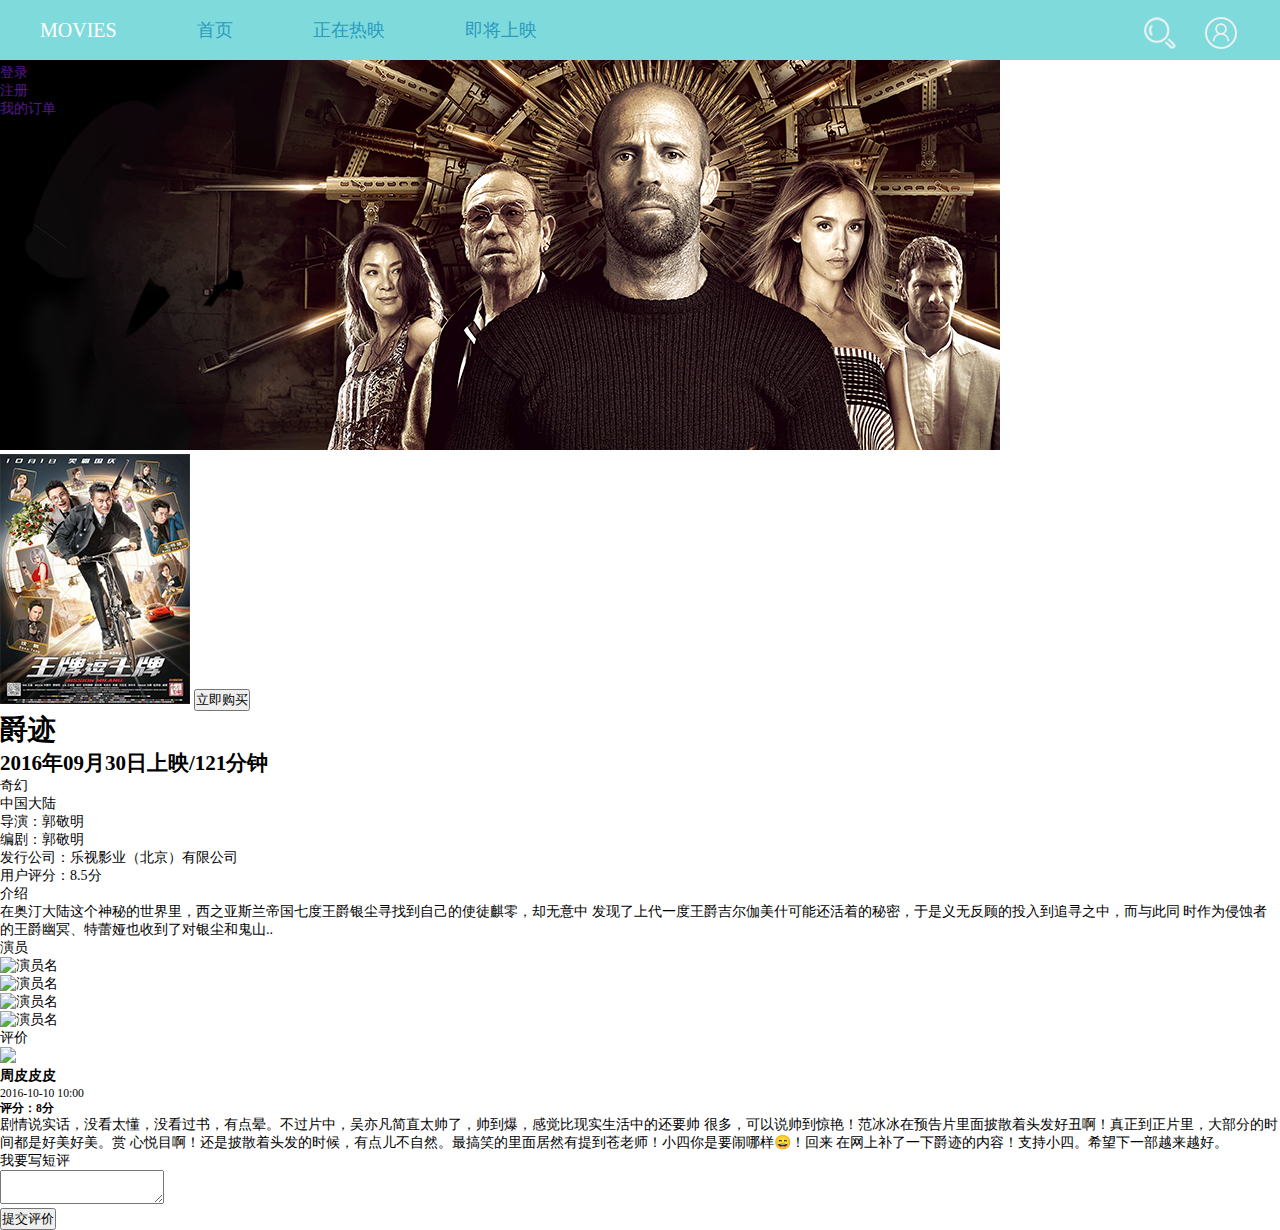
==== cinema/movies.html @ 7efe45b7 "firstCommit" ====
<!DOCTYPE html>
<html>
<head lang="en">
    <meta charset="UTF-8">
    <title>Movies</title>
    <meta name="viewport" content="width=device-width, initial-scale=1.0">
    <link rel="stylesheet" href="css/master.css">
    <link rel="stylesheet" href="css/common.css">
    <link rel="stylesheet" href="css/movies.css">
    <script src="js/jquery-1.11.3.min.js"></script>
</head>
<body>
    <header>
        <div class="column-center overflow-none">
            <div class="title-heading">MOVIES</div>
            <ul class="nav-cinema">
                <li><a href="">首页</a></li>
                <li><a href="">正在热映</a></li>
                <li><a href="">即将上映</a></li>
            </ul>
            <div class="heading-right-index">
                <div class="search-heading">
                    <div class="search-box">
                        <input type="text" placeholder="请输入电影名称">
                        <div class="icon icon-search-blue"></div>
                    </div>
                    <div class="icon icon-search"></div>
                </div>
                <div class="icon icon-personal showNav"></div>
            </div>
        </div>
        <div class="subnav-index">
            <div class="box-index">
                <ul class="showNav">
                    <li class="showNav"><a href="">登录</a></li>
                    <li class="showNav"><a href="">注册</a></li>
                    <li class="showNav"><a href="">我的订单</a></li>
                </ul>
            </div>
        </div>
    </header>
    <div class="container-movies">
        <!--头部背景图-->
        <div class="banner-movies">
            <img src="image/ad1.jpg" alt="电影名">
        </div>
        <!--影片信息-->
        <div class="content-movies">
            <div class="info-all-movies">
                <div class="info-left">
                    <img src="image/movies1.jpg">
                    <button type="button">立即购买</button>
                </div>
                <div class="info-right">
                    <h1>爵迹</h1>
                    <h2>2016年09月30日上映/121分钟</h2>
                    <ul class="list-type">
                        <li>奇幻</li>
                        <li>中国大陆</li>
                    </ul>
                    <ul>
                        <li>导演：郭敬明</li>
                        <li>编剧：郭敬明</li>
                        <li>发行公司：乐视影业（北京）有限公司</li>
                        <li>用户评分：<span>8.5分</span></li>
                    </ul>
                </div>
            </div>
            <div class="item-movies">
                <div class="title-movies">介绍</div>
                <p>在奥汀大陆这个神秘的世界里，西之亚斯兰帝国七度王爵银尘寻找到自己的使徒麒零，却无意中
                    发现了上代一度王爵吉尔伽美什可能还活着的秘密，于是义无反顾的投入到追寻之中，而与此同
                    时作为侵蚀者的王爵幽冥、特蕾娅也收到了对银尘和鬼山..</p>
            </div>
            <div class="item-movies">
                <div class="title-movies">演员</div>
                <ul class="list-actor">
                    <li>
                        <img src="image" alt="演员名">
                        <p></p>
                    </li>
                    <li>
                        <img src="image" alt="演员名">
                        <p></p>
                    </li>
                    <li>
                        <img src="image" alt="演员名">
                        <p></p>
                    </li>
                    <li>
                        <img src="image" alt="演员名">
                        <p></p>
                    </li>
                </ul>
            </div>
            <div class="item-movies">
                <div class="title-movies">评价</div>
                <ul class="list-assess">
                    <li>
                        <div class="pic-user">
                            <img src="image">
                        </div>
                        <div class="right-assess">
                            <div class="user-assess">
                                <h4>周皮皮皮</h4>
                                <small>2016-10-10 10:00</small>
                                <h5>评分：<span>8分</span></h5>
                            </div>
                            <p>剧情说实话，没看太懂，没看过书，有点晕。不过片中，吴亦凡简直太帅了，帅到爆，感觉比现实生活中的还要帅
                                很多，可以说帅到惊艳！范冰冰在预告片里面披散着头发好丑啊！真正到正片里，大部分的时间都是好美好美。赏
                                心悦目啊！还是披散着头发的时候，有点儿不自然。最搞笑的里面居然有提到苍老师！小四你是要闹哪样😄！回来
                                在网上补了一下爵迹的内容！支持小四。希望下一部越来越好。</p>
                        </div>
                    </li>
                </ul>
            </div>
            <div class="item-movies">
                <div class="title-movies">我要写短评</div>
                <div class="column-write">
                    <textarea></textarea>
                    <div class="bottom-assess">
                        <span></span>
                        <ul class="list-star">
                            <li></li>
                            <li></li>
                            <li></li>
                        </ul>
                        <button class="btn-submit">提交评价</button>
                    </div>
                </div>
            </div>
        </div>
    </div>
</body>
</html>
---- cinema/css/master.css ----
* {
  margin: 0;
  padding: 0;
  font-family: '微软雅黑';
}

a {
  text-decoration: none; }

ul {
  list-style: none; }

body {
  width: 100%;
  font-size: 14px;
}

input, button {
  outline: none; }
button{
    cursor: pointer;
}
.column-center{
    width: 1200px;
    margin: 0 auto;
}
/*# sourceMappingURL=master.css.map */
---- cinema/css/common.css ----
/*==========================
header
===========================*/
header{
    background: #7fdadb;
    width: 100%;
    height: 60px;
    position: relative;
}
.overflow-none{
    overflow: hidden;
}
.title-heading{
    font-size: 20px;
    color: #ffffff;
    display: inline-block;
    float: left;
    line-height: 60px;
    margin-right: 40px;
}
.nav-cinema{
    display: inline-block;
}
.nav-cinema li{
    line-height: 60px;
    float: left;
    display: inline-block;
    padding: 0 40px;
    font-size: 18px;
}
.nav-cinema li:hover{
    background: #efe8cb;
}
.nav-cinema li a{
    color: #2a9abf;
}
.heading-right-index{
    width: 390px;
    display: inline-block;
    float: right;
    margin-top: 17px;
    overflow: hidden;
}
.search-heading{
    float: left;
    width: 326px;
    position: relative;
}
.search-box{
    position: absolute;
    left: 256px;
    display: none;
    float: left;
    width: 256px;
    height: 27px;
    background: #ffffff;
    border-radius: 5px;
    padding: 2px 12px;
}
.search-box input{
    border: none;
    line-height: 25px;
    font-size: 14px;
    float: left;
}
.icon{
    display: inline-block;
    cursor: pointer;
}
.icon-search-blue{
    float: right;
    width: 25px;
    height: 25px;
    background: url("../image/serachBlue.png");
    background-size: cover;
}
.icon-search{
    width: 32px;
    height: 32px;
    background: url("../image/search.png");
    float: right;
    background-size: cover;
}
.icon-close{
    margin-top: 5px;
    width: 25px;
    height: 25px;
    background-size: cover;
    background: url("../image/close.png");
}
.icon-personal{
    margin-right: 3px;
    float: right;
    width: 32px;
    height: 32px;
    background-size: cover;
    background: url("../image/personal.png");
}
@media screen and (max-width: 1200px){
    .column-center{
        width: 90%;
    }
}
/*========================
footer
========================*/
footer{
    width: 100%;
    min-width: 1200px;
    height: 100px;
    color: #ffffff;
    background-color: #7fdadb;
    text-align: center;
    line-height: 100px;
    margin-top: 180px;
}
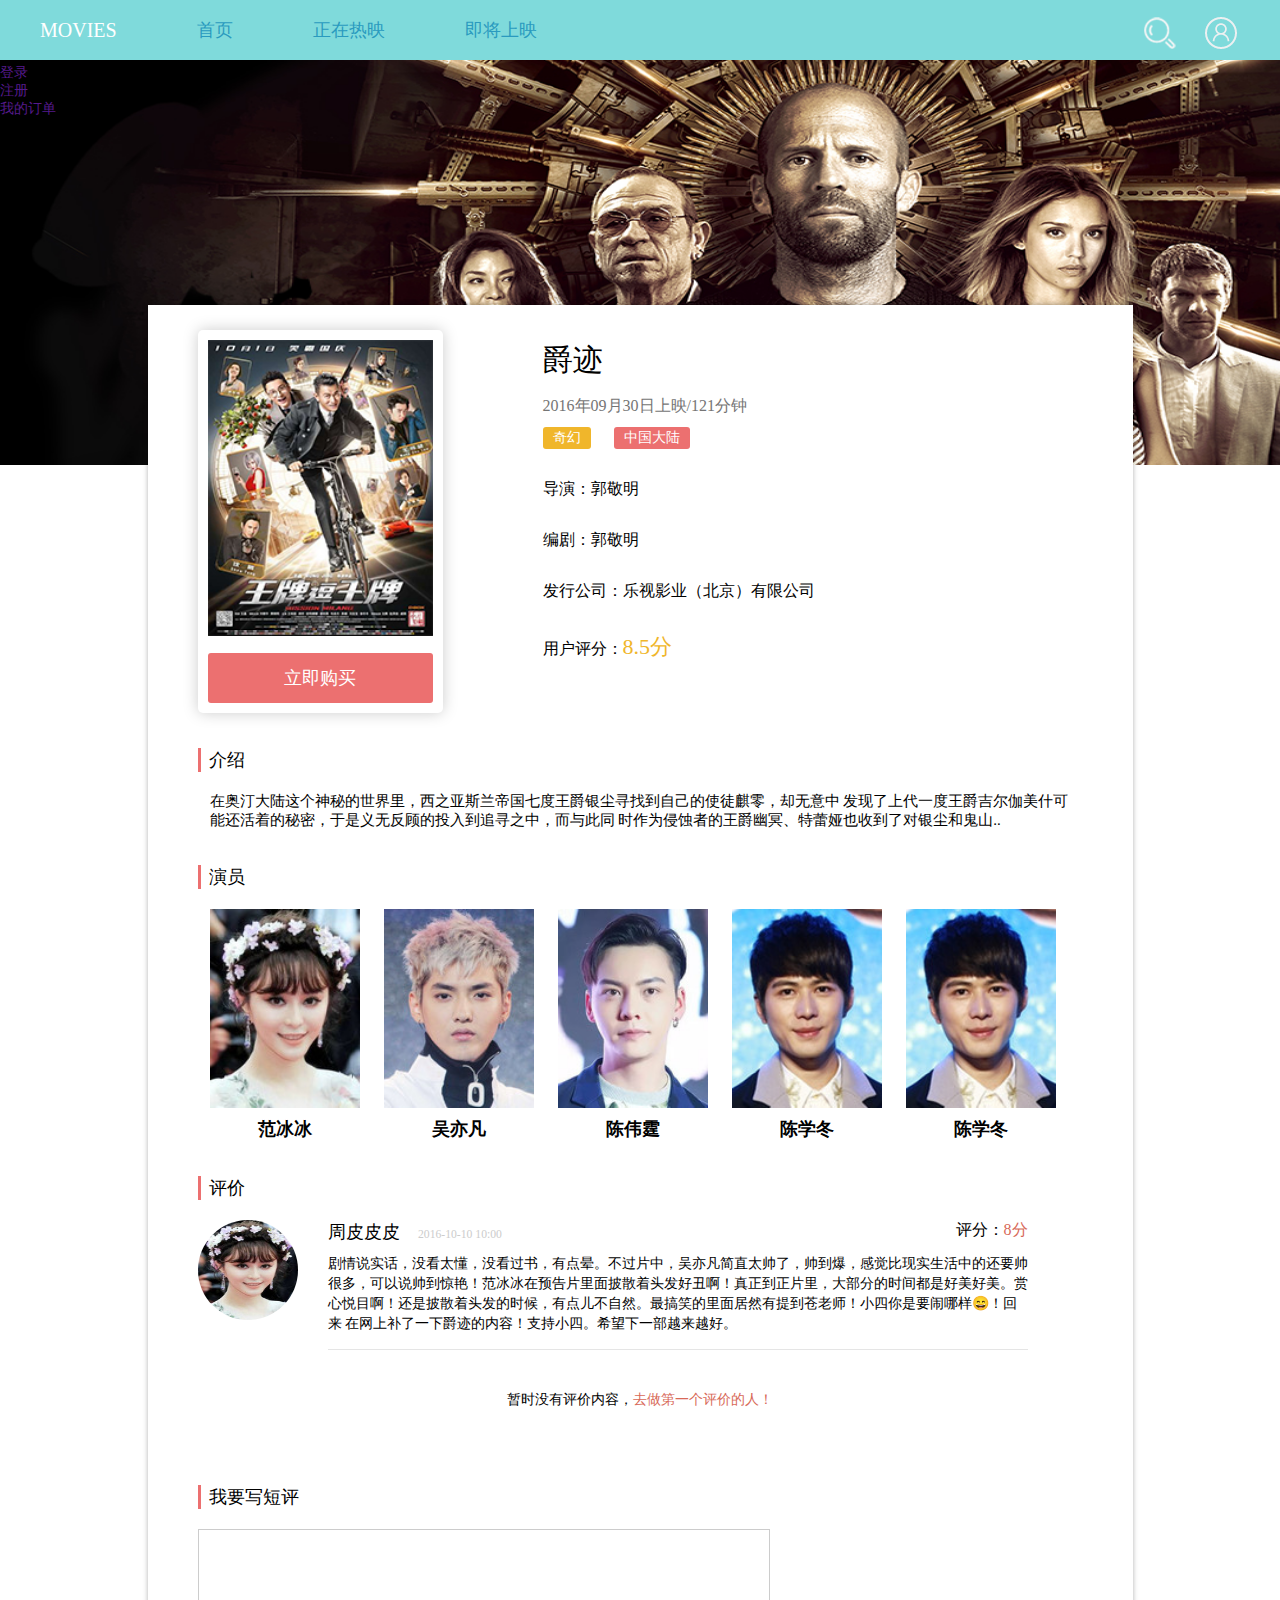
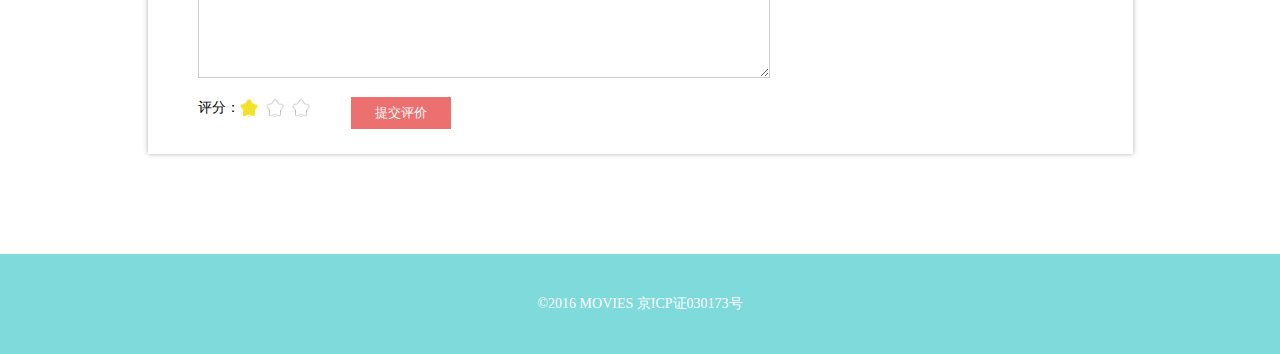
==== commit d132be8b: "电影详情页" ====
--- a/cinema/movies.html
+++ b/cinema/movies.html
@@ -46,19 +46,19 @@
         </div>
         <!--影片信息-->
         <div class="content-movies">
-            <div class="info-all-movies">
+            <div class="info-all-movies clearBox">
                 <div class="info-left">
                     <img src="image/movies1.jpg">
-                    <button type="button">立即购买</button>
+                    <button type="button" class="btn-buy">立即购买</button>
                 </div>
                 <div class="info-right">
                     <h1>爵迹</h1>
                     <h2>2016年09月30日上映/121分钟</h2>
-                    <ul class="list-type">
-                        <li>奇幻</li>
-                        <li>中国大陆</li>
+                    <ul class="list-type clearBox">
+                        <li class="bg-yellow">奇幻</li>
+                        <li class="bg-red">中国大陆</li>
                     </ul>
-                    <ul>
+                    <ul class="list-info">
                         <li>导演：郭敬明</li>
                         <li>编剧：郭敬明</li>
                         <li>发行公司：乐视影业（北京）有限公司</li>
@@ -66,39 +66,47 @@
                     </ul>
                 </div>
             </div>
-            <div class="item-movies">
+            <!--介绍模块-->
+            <div class="item-movies item-introduce">
                 <div class="title-movies">介绍</div>
                 <p>在奥汀大陆这个神秘的世界里，西之亚斯兰帝国七度王爵银尘寻找到自己的使徒麒零，却无意中
                     发现了上代一度王爵吉尔伽美什可能还活着的秘密，于是义无反顾的投入到追寻之中，而与此同
                     时作为侵蚀者的王爵幽冥、特蕾娅也收到了对银尘和鬼山..</p>
             </div>
-            <div class="item-movies">
+            <!--演员模块-->
+            <div class="item-movies item-actor">
                 <div class="title-movies">演员</div>
-                <ul class="list-actor">
+                <ul class="list-actor clearBox">
                     <li>
-                        <img src="image" alt="演员名">
-                        <p></p>
+                        <img src="image/actor1.jpg" alt="演员名">
+                        <p>范冰冰</p>
                     </li>
                     <li>
-                        <img src="image" alt="演员名">
-                        <p></p>
+                        <img src="image/actor2.jpg" alt="演员名">
+                        <p>吴亦凡</p>
                     </li>
                     <li>
-                        <img src="image" alt="演员名">
-                        <p></p>
+                        <img src="image/actor3.jpg" alt="演员名">
+                        <p>陈伟霆</p>
                     </li>
                     <li>
-                        <img src="image" alt="演员名">
-                        <p></p>
+                        <img src="image/actor4.jpg" alt="演员名">
+                        <p>陈学冬</p>
+                    </li>
+                    <li>
+                        <img src="image/actor4.jpg" alt="演员名">
+                        <p>陈学冬</p>
                     </li>
                 </ul>
             </div>
-            <div class="item-movies">
+            <!--评价模块-->
+            <div class="item-movies item-assess">
                 <div class="title-movies">评价</div>
+                <!--评价列表-->
                 <ul class="list-assess">
-                    <li>
+                    <li class="clearBox">
                         <div class="pic-user">
-                            <img src="image">
+                            <img src="image/actor1.jpg">
                         </div>
                         <div class="right-assess">
                             <div class="user-assess">
@@ -113,15 +121,20 @@
                         </div>
                     </li>
                 </ul>
+                <!--无评价模块-->
+                <div class="no-assess">
+                    暂时没有评价内容，<a href="#">去做第一个评价的人！</a>
+                </div>
             </div>
+            <!--我要写短评模块-->
             <div class="item-movies">
                 <div class="title-movies">我要写短评</div>
                 <div class="column-write">
                     <textarea></textarea>
                     <div class="bottom-assess">
-                        <span></span>
+                        <span>评分：</span>
                         <ul class="list-star">
-                            <li></li>
+                            <li class="star-yellow"></li>
                             <li></li>
                             <li></li>
                         </ul>
@@ -131,5 +144,9 @@
             </div>
         </div>
     </div>
+    <!--底部模块-->
+    <footer>
+        ©2016 MOVIES 京ICP证030173号
+    </footer>
 </body>
 </html>--- a/cinema/css/master.css
+++ b/cinema/css/master.css
@@ -2,6 +2,7 @@
   margin: 0;
   padding: 0;
   font-family: '微软雅黑';
+    border: none;
 }
 
 a {
@@ -24,4 +25,15 @@
     width: 1200px;
     margin: 0 auto;
 }
+/*清除浮动*/
+.clearBox{
+    zoom: 1;
+}
+.clearBox:after{
+    display:block;
+    clear:both;
+    content:"";
+    visibility:hidden;
+    height:0;
+}
 /*# sourceMappingURL=master.css.map */
--- a/cinema/css/movies.css
+++ b/cinema/css/movies.css
@@ -0,0 +1,217 @@
+/*电影头部图*/
+.banner-movies{
+    width: 100%;
+    height: 405px;
+    min-width: 1200px;
+}
+.banner-movies img{
+    width: 100%;
+    height: 405px;
+}
+/*影片信息*/
+.content-movies{
+    width: 885px;
+    margin: 0 auto;
+    padding: 25px 50px;
+    background: #ffffff;
+    box-shadow: 0px 0px 5px rgba(0,0,0,0.3);
+    margin-top: -160px;
+    z-index: 2;
+    position: relative;
+}
+.info-all-movies{
+
+}
+.info-left{
+    float: left;
+    width: 225px;
+    padding: 10px;
+    box-shadow: 0 0 15px #ccc ;
+    border-radius: 5px;
+}
+.info-left img{
+    width: 100%;
+    height: 296px;
+    background: #ffffff;
+}
+.btn-buy{
+    width: 100%;
+    height: 50px;
+    background: #ec7070;
+    color: #ffffff;
+    font-size: 18px;
+    border-radius: 3px;
+    margin-top: 13px;
+}
+.info-right{
+    margin-left: 100px;
+    display: inline-block;
+}
+.info-right h1{
+    font-size: 30px;
+    font-weight: normal;
+    margin-top: 10px;
+}
+.info-right h2{
+    margin-top: 15px;
+    font-size: 16px;
+    color: #757575;
+    font-weight: normal;
+}
+.list-type{
+    margin-top: 10px;
+}
+.list-type li{
+    float: left;
+    color: #ffffff;
+    padding: 2px 10px;
+    display: inline-block;
+    margin-right: 23px;
+    border-radius: 3px;
+}
+.bg-yellow{
+    background: #f0b62b;
+}
+.bg-red{
+    background: #ec7070;
+}
+.list-info{
+    margin-top: 30px;
+}
+.list-info li{
+    font-family: 幼圆;
+    margin-bottom: 30px;
+    font-size: 16px;
+}
+.list-info li span{
+    color: #f0b62b;
+    font-size: 22px;
+}
+/*影片介绍*/
+.item-movies{
+    margin-top: 35px;
+}
+.title-movies{
+    border-left: solid 3px #ec7070;
+    font-size: 18px;
+    padding-left: 8px;
+    margin-bottom: 20px;
+}
+.item-introduce p{
+    padding: 0 12px;
+    font-size: 15px;
+}
+/*演员模块*/
+.list-actor{
+
+}
+.list-actor li{
+    width: 150px;
+    float: left;
+    padding: 0 12px;
+}
+.list-actor li img{
+    width: 150px;
+}
+.list-actor li p{
+    font-family: 幼圆;
+    font-weight: bold;
+    margin-top: 5px;
+    font-size: 18px;
+    text-align: center;
+}
+/*评价模块*/
+.list-assess{
+
+}
+.list-assess li{
+
+}
+.pic-user{
+    display: inline-block;
+    float: left;
+}
+.pic-user img{
+    height: 100px;
+    width: 100px;
+    border-radius: 50%;
+}
+.right-assess{
+    margin-left: 30px;
+    display: inline-block;
+    width: 700px;
+}
+.user-assess h4{
+    font-size: 18px;
+    display: inline-block;
+    font-weight: normal;
+}
+.user-assess small{
+    color: #cccccc;
+    margin-left: 15px;
+}
+.user-assess h5{
+    font-weight: normal;
+    float: right;
+    font-size: 16px;
+}
+.user-assess h5 span{
+    color: #d86958;
+}
+.right-assess p{
+    margin-top: 10px;
+    line-height: 20px;
+    border-bottom: solid 1px #e5e5e5;
+    padding-bottom: 15px;
+}
+.no-assess{
+    text-align: center;
+    line-height: 100px;
+}
+.no-assess a{
+    color: #d86958;
+}
+.column-write{
+
+}
+.column-write textarea{
+    width: 570px;
+    height: 147px;
+    border: solid 1px #cccccc;
+}
+.bottom-assess{
+    margin-top: 15px;
+    vertical-align: middle;
+}
+.bottom-assess span{
+    float: left;
+    line-height: 22px;
+    display: inline-block;
+}
+.list-star{
+    display: inline-block;
+}
+.list-star li{
+    cursor: pointer;
+    margin-right: 8px;
+    float: left;
+    width: 18px;
+    height: 18px;
+    background: url("../image/grayStar.png");
+    background-size: 100%;
+}
+.star-yellow{
+    background: url("../image/yellowStar.png") !important;
+    background-size: 100% !important;
+}
+.btn-submit{
+    width: 100px;
+    height: 32px;
+    color: #ffffff;
+    background: #ec7070;
+    margin-left: 30px;
+}
+/*底部模块*/
+footer{
+    margin-top: 100px;
+}